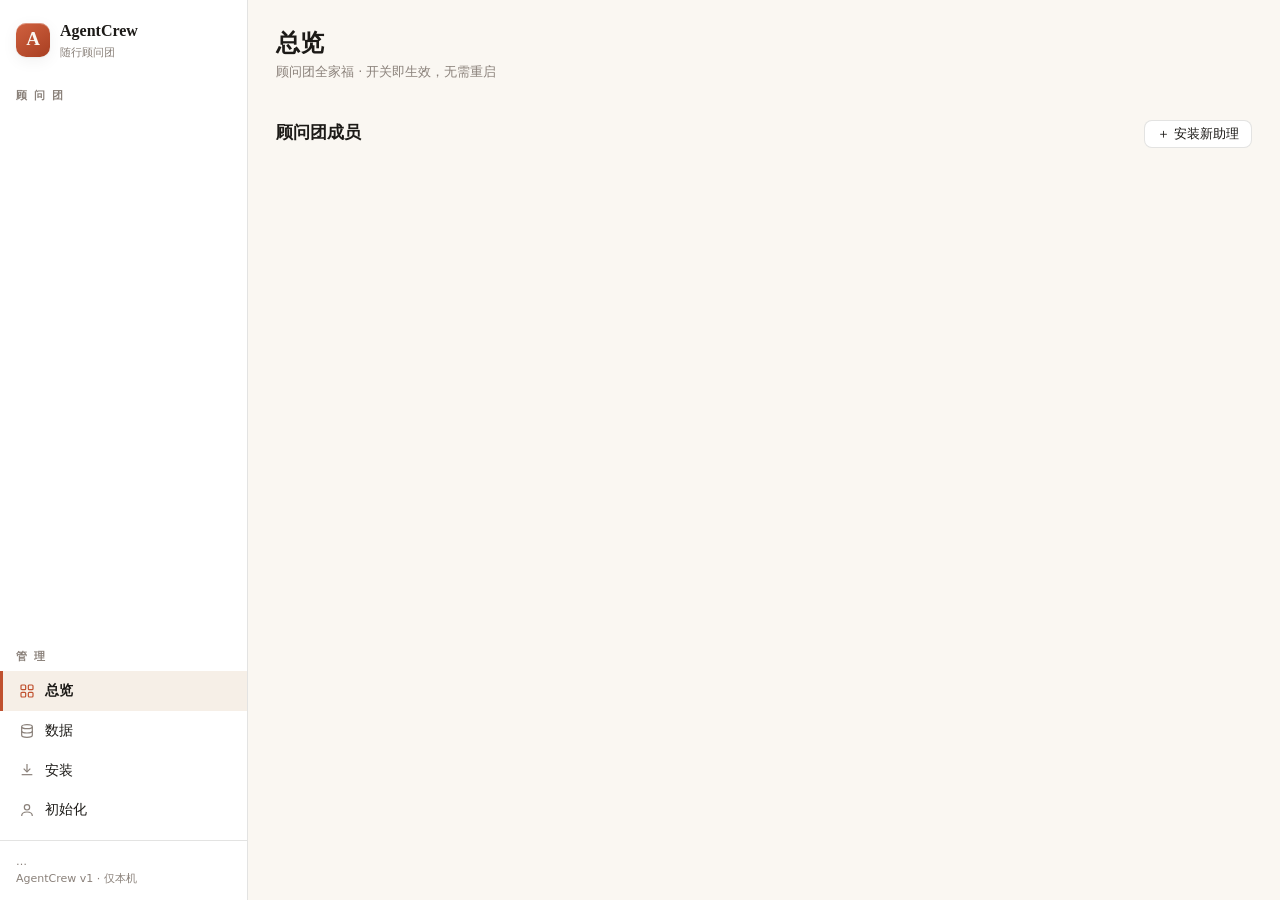
==== 04-panel/index.html @ 29b2aad6 "AgentCrew v0.1.0 — 随行顾问团：联邦式个人助理框架（总管章程/顾问范式/存档架构/管家面板/健身顾问）" ====
<!DOCTYPE html>
<html lang="zh-CN">
<head>
<meta charset="UTF-8">
<meta name="viewport" content="width=device-width, initial-scale=1.0">
<title>AgentCrew · 随行顾问团</title>
<link rel="stylesheet" href="skin/butler.css">
</head>
<body>
<div class="app">

  <aside class="sidebar">
    <div class="brand">
      <div class="mark">A</div>
      <div>
        <div class="name">AgentCrew</div>
        <div class="sub">随行顾问团</div>
      </div>
    </div>

    <div class="side-sec">顾 问 团</div>
    <div class="side-agents" id="sideAgents"></div>

    <div class="side-sec">管 理</div>
    <nav class="side-nav" id="sideNav">
      <div class="side-item" data-view="overview">
        <svg viewBox="0 0 24 24" fill="none" stroke-width="1.8"><rect x="3" y="3" width="7" height="7" rx="1.5"/><rect x="14" y="3" width="7" height="7" rx="1.5"/><rect x="3" y="14" width="7" height="7" rx="1.5"/><rect x="14" y="14" width="7" height="7" rx="1.5"/></svg>
        总览
      </div>
      <div class="side-item" data-view="data">
        <svg viewBox="0 0 24 24" fill="none" stroke-width="1.8"><ellipse cx="12" cy="5.5" rx="8" ry="3"/><path d="M4 5.5v13c0 1.7 3.6 3 8 3s8-1.3 8-3v-13"/><path d="M4 12c0 1.7 3.6 3 8 3s8-1.3 8-3"/></svg>
        数据
      </div>
      <div class="side-item" data-view="install">
        <svg viewBox="0 0 24 24" fill="none" stroke-width="1.8"><path d="M12 3v12"/><path d="M7 10l5 5 5-5"/><path d="M4 19h16"/></svg>
        安装
      </div>
      <div class="side-item" data-view="onboarding">
        <svg viewBox="0 0 24 24" fill="none" stroke-width="1.8"><circle cx="12" cy="8" r="4"/><path d="M4 21c0-4 3.6-6 8-6s8 2 8 6"/></svg>
        初始化
      </div>
    </nav>

    <div class="side-foot">
      <span id="footState">…</span><br>AgentCrew v1 · 仅本机
    </div>
  </aside>

  <main class="main">
    <div id="viewOverview" class="view">
      <div class="topbar">
        <div><h2>总览</h2><div class="sub">顾问团全家福 · 开关即生效，无需重启</div></div>
      </div>

      <div id="onboardTip" class="bh-panel" style="display:none;border-left:3px solid var(--bh-warn)">
        <h2 style="color:var(--bh-warn)">还没完成初始化</h2>
        <p class="bh-muted">总管在建档前只做引导不办正事。去 <a href="#onboarding">初始化页</a> 填表单，或在 IM 里跟总管聊着建档。</p>
      </div>

      <div id="saveAlert" class="bh-panel" style="display:none;border-left:3px solid var(--bh-bad);background:#F9EAE5">
        <h2 style="color:var(--bh-bad)">存档告警：增量数据散落程序区</h2>
        <p class="bh-muted" style="font-size:12.5px" id="saveAlertDetail"></p>
        <button onclick="fixSave()">一键归档（migrate_save）</button>
      </div>

      <div class="stats" id="stats"></div>

      <div class="topbar" style="margin-top:6px">
        <div><h2 style="font-size:17px">顾问团成员</h2></div>
        <button onclick="nav('install')">＋ 安装新助理</button>
      </div>
      <div class="wall" id="wall"></div>
    </div>

    <div id="viewData" class="view" style="display:none">
      <div class="topbar">
        <div><h2>数据</h2><div class="sub">只读浏览 · 导出 CSV · 删除=移入该助理 data\trash 可恢复</div></div>
      </div>
      <div class="bh-panel">
        <select id="dAgent" onchange="loadTables()"></select>
        <select id="dTable" style="margin-left:10px" onchange="loadRows()"></select>
        <button style="margin-left:10px" onclick="loadRows()">查看</button>
        <a id="csvlink" style="margin-left:10px" href="#">导出 CSV</a>
        <span class="bh-muted" style="margin-left:10px" id="dMeta"></span>
      </div>
      <div class="bh-panel">
        <table class="bh-table" id="dRows"><thead></thead><tbody></tbody></table>
      </div>
    </div>

    <div id="viewInstall" class="view" style="display:none">
      <div class="topbar">
        <div><h2>安装</h2><div class="sub">先预览档案、你确认后才收编；放归=移出收编区回 lite 独立模式</div></div>
      </div>

      <div class="bh-panel" style="border-left:3px solid var(--bh-accent)">
        <h2 style="color:var(--bh-accent)">从模板新建（最快路径）</h2>
        <div style="display:flex;gap:10px;flex-wrap:wrap">
          <input type="text" id="nid" placeholder="id：作者.名字（如 demo.reading）" style="flex:1;min-width:200px">
          <input type="text" id="nname" placeholder="助理名字（如 读书助理）" style="flex:1;min-width:140px">
        </div>
        <input type="text" id="ndesc" placeholder="一句话描述它帮主人管什么" style="width:100%;margin-top:10px">
        <button onclick="createFromTemplate()" style="margin-top:10px">生成并收编</button>
      </div>

      <div class="bh-panel">
        <h2>来源 A · 上传 zip 包</h2>
        <input type="file" id="zipfile" accept=".zip">
      </div>
      <div class="bh-panel">
        <h2>来源 B · 本地文件夹</h2>
        <input type="text" id="fpath" placeholder="例如 D:\Downloads\some-agent" style="width:60%">
      </div>
      <div class="bh-panel">
        <h2>来源 C · git 仓库地址</h2>
        <input type="text" id="gurl" placeholder="https://github.com/xxx/some-agent" style="width:60%">
        <p class="bh-muted">预览阶段只读档案不运行任何包内代码；确认收编后才会执行工具自检。</p>
      </div>
      <div class="bh-panel">
        <button onclick="doPreview()">生成预览</button>
      </div>
      <div class="bh-panel" id="previewBox" style="display:none">
        <h2>预览</h2>
        <table class="bh-table" id="ptable"></table>
        <div id="pwarn" class="bh-warn" style="margin-top:10px"></div>
        <button onclick="doConfirm()" style="margin-top:10px">确认收编</button>
      </div>
      <div class="bh-panel">
        <h2>已收编 · 放归管理</h2>
        <table class="bh-table" id="iList"><thead><tr><th>id</th><th>名称</th><th>状态</th><th></th></tr></thead><tbody></tbody></table>
      </div>
    </div>

    <div id="viewOnboarding" class="view" style="display:none">
      <div class="topbar">
        <div><h2>初始化</h2><div class="sub">和 IM 两轮聊天殊途同归：都写同一份 01-master\profile.json</div></div>
      </div>
      <div class="bh-panel">
        <h2>必填</h2>
        <table class="bh-table">
          <tr><th>怎么称呼你</th><td><input id="f_name" placeholder="昵称即可"></td></tr>
          <tr><th>给管家起个名</th><td><input id="f_butler" placeholder="可选，缺省就叫「总管」"></td></tr>
          <tr><th>语言风格</th><td>
            <select id="f_persona" onchange="personaCustom()">
              <option value="伙伴">A 轻松伙伴（像朋友聊天，默认）</option>
              <option value="英式管家">B 英式老管家（称「主人」，克制周全）</option>
              <option value="中式总管">C 中式大总管（称「您」，稳重干练）</option>
              <option value="自定义">自定义——按我说的来</option>
            </select><br>
            <input id="f_persona_custom" placeholder="比如：叫我老板，说话短一点，少用表情" style="width:70%;margin-top:6px;display:none">
          </td></tr>
          <tr><th>定时消息可推送时段</th><td>
            <select id="f_window" onchange="windowCustom()">
              <option value="08:00-22:00|workday">A 早8点 – 晚10点（默认）</option>
              <option value="09:00-20:00|early">B 早9点 – 晚8点</option>
              <option value="all_day|all_day">C 全天随时</option>
              <option value="custom|custom">自定义时段</option>
            </select><br>
            <input id="f_window_custom" placeholder="如 08:30-23:00" style="width:40%;margin-top:6px;display:none">
          </td></tr>
          <tr><th>启用哪些顾问</th><td id="f_agents">（加载中…）</td></tr>
        </table>
      </div>
      <div class="bh-panel">
        <h2>选填</h2>
        <table class="bh-table">
          <tr><th>额外勿扰</th><td><input id="f_dnd_extra" placeholder="如 12:00-14:00（多个用逗号隔开），可留空"></td></tr>
          <tr><th>常用 IM</th><td><input id="f_im" placeholder="微信 / Telegram / …（平时在哪说话就填哪）"></td></tr>
          <tr><th>导出格式偏好</th><td><select id="f_exp"><option value="csv">CSV</option><option value="json">JSON</option></select></td></tr>
        </table>
      </div>
      <div class="bh-panel">
        <button onclick="saveProfile()">保存档案并完成初始化</button>
        <span class="bh-muted" id="obState" style="margin-left:10px"></span>
      </div>
    </div>
  </main>

  <nav class="tabbar" id="tabbar">
    <div class="tb" data-view="overview">
      <svg viewBox="0 0 24 24" fill="none" stroke-width="1.8"><rect x="3" y="3" width="7" height="7" rx="1.5"/><rect x="14" y="3" width="7" height="7" rx="1.5"/><rect x="3" y="14" width="7" height="7" rx="1.5"/><rect x="14" y="14" width="7" height="7" rx="1.5"/></svg>
      总览
    </div>
    <div class="tb" data-view="data">
      <svg viewBox="0 0 24 24" fill="none" stroke-width="1.8"><ellipse cx="12" cy="5.5" rx="8" ry="3"/><path d="M4 5.5v13c0 1.7 3.6 3 8 3s8-1.3 8-3v-13"/><path d="M4 12c0 1.7 3.6 3 8 3s8-1.3 8-3"/></svg>
      数据
    </div>
    <div class="tb" data-view="install">
      <svg viewBox="0 0 24 24" fill="none" stroke-width="1.8"><path d="M12 3v12"/><path d="M7 10l5 5 5-5"/><path d="M4 19h16"/></svg>
      安装
    </div>
    <div class="tb" data-view="onboarding">
      <svg viewBox="0 0 24 24" fill="none" stroke-width="1.8"><circle cx="12" cy="8" r="4"/><path d="M4 21c0-4 3.6-6 8-6s8 2 8 6"/></svg>
      初始化
    </div>
  </nav>
</div>

<div id="toast" style="display:none"></div>

<script src="panel-lib.js"></script>
<script>
/* ================= 公共 ================= */
function el(id){ return document.getElementById(id); }
function esc(s){ return String(s===null||s===undefined?'':s).replace(/&/g,'&amp;').replace(/</g,'&lt;').replace(/>/g,'&gt;').replace(/"/g,'&quot;').replace(/'/g,'&#39;'); }
function toast(msg, bad){
  const t = el('toast');
  t.textContent = msg; t.style.display = 'block';
  t.style.color = bad ? 'var(--bh-bad)' : 'var(--bh-good)';
  setTimeout(()=>{ t.style.display='none'; }, 4000);
}
async function api(path, body){
  const opt = body ? {method:'POST', headers:{'Content-Type':'application/json'}, body: JSON.stringify(body)} : {};
  const r = await fetch(path, opt);
  return r.json();
}

/* ================= 路由 ================= */
function nav(view){ location.hash = '#' + view; }
window.addEventListener('hashchange', showView);
function showView(){
  const v = (location.hash || '#overview').slice(1);
  for (const s of document.querySelectorAll('.view')) s.style.display = 'none';
  const target = el('view' + v.charAt(0).toUpperCase() + v.slice(1));
  if (target) target.style.display = 'block';
  document.querySelectorAll('.side-item, .tabbar .tb').forEach(x=>
    x.classList.toggle('active', x.dataset.view === v));
}
document.querySelectorAll('.side-item, .tabbar .tb').forEach(x=>
  x.addEventListener('click', ()=>nav(x.dataset.view)));

/* ================= 状态与侧栏 ================= */
let STATE = null;
async function loadState(){
  STATE = await api('/api/state');
  renderSidebar();
  return STATE;
}
function ledClass(a){
  if (a.status === 'active') return 'led on';
  if (a.status === 'paused') return 'led paused';
  return 'led';
}
function renderSidebar(){
  el('sideAgents').innerHTML = STATE.agents.map(a=>`
    <div class="side-agent" title="${esc(a.id)}">
      <span class="${ledClass(a)}"></span>
      <span class="nm">${esc(a.name)}<small>${esc(a.status==='active'?'运行中':a.status==='paused'?'已暂停':'未登记')}</small></span>
      ${a.status!=='unregistered'?`
      <label class="sw" onclick="event.stopPropagation()">
        <input type="checkbox" ${a.status==='active'?'checked':''} onchange="toggleAgent('${esc(a.id)}', this)">
        <span class="track"><span class="knob"></span></span>
      </label>`:''}
    </div>`).join('') || '<div class="side-agent"><span class="bh-muted" style="font-size:12px">还没有助理</span></div>';
  el('footState').textContent = STATE.profile.complete
    ? '主人：' + ((STATE.profile.profile.owner||{}).name || '已建档')
    : '未初始化';
}

/* ================= 总览 ================= */
let REMINDERS = {};
async function renderOverview(){
  const w = STATE.save_watch;
  if (w && w.violations && w.violations.length) {
    el('saveAlert').style.display = 'block';
    el('saveAlertDetail').textContent = w.violations.join('；');
  } else {
    el('saveAlert').style.display = 'none';
  }
  const active = STATE.agents.filter(a=>a.status==='active').length;
  el('stats').innerHTML = [
    ['顾问团人数', STATE.agents.length],
    ['运行中', active],
    ['提醒规则', '…'],
    ['初始化', STATE.profile.complete?'完成':'待建档'],
  ].map(x=>`<div class="stat"><div class="lb">${x[0]}</div><div class="v">${x[1]}</div></div>`).join('');

  el('wall').innerHTML = STATE.agents.map(a=>`
    <div class="acard">
      <div class="hd">
        <div class="avatar ${a.status==='active'?'':'green'}"><span class="avatar-letter">${esc((a.name||'?')[0])}</span></div>
        <div class="who"><b>${esc(a.name)}</b><small>${esc(a.id)} · v${esc(a.version)}</small></div>
        ${a.status!=='unregistered'?`
        <label class="sw" title="运行 / 暂停">
          <input type="checkbox" ${a.status==='active'?'checked':''} onchange="toggleAgent('${esc(a.id)}', this)">
          <span class="track"><span class="knob"></span></span>
        </label>`:''}
      </div>
      <div class="meta"><span class="${ledClass(a)}"></span>${a.status==='active'?'运行中':esc(a.status)} · ${a.mode==='managed'?'托管':'lite'}${a.reminders_enabled===false?' · 提醒已关':''}</div>
      <div class="desc">${esc((a.domain||[]).join('；'))}</div>
      <div class="ops">
        ${a.dashboard && a.dashboard.up && a.dashboard.main
          ? `<button onclick="location.href='/jump/${encodeURIComponent(a.id)}'">打开看板</button>` : ''}
        <button onclick="gotoData('${esc(a.id)}')">数据</button>
        <span class="spacer"></span>
        <span class="bh-muted" style="font-size:11px">${(a.tables||[]).length} 张表</span>
      </div>
    </div>`).join('')
    + `<div class="ghost" onclick="nav('install')">＋ 从模板新建，或安装 zip / 文件夹 / git 地址</div>`;

  await Promise.all(STATE.agents.map(async a=>{
    try {
      const r = await fetch('/agent-file/' + encodeURIComponent(a.id) + '/manifest.json');
      const m = await r.json();
      REMINDERS[a.id] = m.reminders || [];
    } catch(e) { REMINDERS[a.id] = []; }
  }));
  const total = Object.values(REMINDERS).reduce((s,r)=>s+r.length, 0);
  const statV = el('stats').children[2].querySelector('.v');
  if (statV) statV.textContent = total;
}
async function toggleAgent(id, checkbox){
  const wantOn = checkbox.checked;
  checkbox.disabled = true;
  const r = await api('/api/agent/' + encodeURIComponent(id) + '/toggle', {});
  checkbox.disabled = false;
  if (!r.ok) { checkbox.checked = !wantOn; toast(r.error||'失败', true); return; }
  toast(id + ' → ' + (r.status==='active'?'运行中':'已暂停'));
  await loadState();
  const active = STATE.agents.filter(a=>a.status==='active').length;
  const statV = el('stats').children[1].querySelector('.v');
  if (statV) statV.textContent = active;
}
async function fixSave(){
  const r = await api('/api/save-migrate', {});
  toast(r.ok ? ('归档完成：迁移 ' + (r.moved_count??'?') + ' 项，页面即将刷新') : (r.error||'失败'), !r.ok);
  if (r.ok) setTimeout(()=>location.reload(), 1500);
}
function gotoData(id){
  nav('data');
  setTimeout(()=>{ el('dAgent').value = id; loadTables(); }, 300);
}

/* ================= 数据 ================= */
const CUR = {agent:null, table:null};
async function loadTables(){
  const id = el('dAgent').value;
  const r = await fetch('/agent-file/' + encodeURIComponent(id) + '/manifest.json');
  const m = await r.json();
  el('dTable').innerHTML = (m.tables||[]).map(t=>`<option>${esc(t.name)}</option>`).join('');
  loadRows();
}
async function loadRows(){
  CUR.agent = el('dAgent').value; CUR.table = el('dTable').value;
  const r = await api(`/api/agent/${encodeURIComponent(CUR.agent)}/table/${encodeURIComponent(CUR.table)}`);
  if (!r.ok) { toast(r.error||'读取失败', true); return; }
  const rows = r.rows.filter(x=>!x._derived);
  const keys = [];
  rows.forEach(x=>Object.keys(x).forEach(k=>{ if(!keys.includes(k)) keys.push(k); }));
  el('csvlink').href = `/api/agent/${encodeURIComponent(CUR.agent)}/export/${encodeURIComponent(CUR.table)}.csv`;
  el('dMeta').textContent = rows.length + ' 行';
  document.querySelector('#dRows thead').innerHTML = '<tr>' + keys.map(k=>`<th>${esc(k)}</th>`).join('') + '<th></th></tr>';
  document.querySelector('#dRows tbody').innerHTML = rows.slice().reverse().map(row=>
    '<tr>' + keys.map(k=>`<td>${esc(row[k])}</td>`).join('')
    + `<td><button onclick="delRow('${esc(row._id||'')}')">删</button></td></tr>`
  ).join('') || '<tr><td colspan="9" class="bh-muted">空表</td></tr>';
}
async function delRow(rowId){
  if (!rowId) { toast('该行没有 _id，去文件里删', true); return; }
  if (!confirm('删除这一条？（先移入该助理 data\\trash，可人工恢复）')) return;
  const r = await api(`/api/agent/${encodeURIComponent(CUR.agent)}/delete_row`, {table: CUR.table, row_id: rowId});
  toast(r.ok ? '已删除（进 trash）' : (r.error||'失败'), !r.ok);
  if (r.ok) loadRows();
}

/* ================= 安装 ================= */
let TOKEN = null;
async function doPreview(){
  const body = {mode:null};
  if (el('zipfile').files[0]) {
    body.mode = 'zip'; body.filename = el('zipfile').files[0].name;
    body.b64 = await new Promise(res=>{ const r=new FileReader(); r.onload=()=>res(r.result.split(',')[1]); r.readAsDataURL(el('zipfile').files[0]); });
  } else if (el('fpath').value) { body.mode='path'; body.path = el('fpath').value; }
  else if (el('gurl').value) { body.mode='git'; body.url = el('gurl').value; }
  else { toast('先填一种来源', true); return; }
  const r = await api('/api/install/preview', body);
  if (!r.ok) { toast(r.error||'预览失败', true); return; }
  TOKEN = r.token;
  const p = r.preview;
  el('ptable').innerHTML = [
    ['id', p.id], ['名称', p.name], ['版本', p.version], ['作者', p.author],
    ['说明', p.description], ['领域', (p.domain||[]).join('；')],
    ['数据表', (p.tables||[]).join('、')], ['提醒', (p.reminders||[]).join('；')],
    ['联网权限', p.net_permission ? '⚠️ 声明了联网（注意）' : '无（推荐）']
  ].map(x=>`<tr><th>${esc(x[0])}</th><td>${esc(x[1])}</td></tr>`).join('');
  const issues = [...(r.schema_problems||[]), ...(r.schema_warnings||[])];
  el('pwarn').textContent = issues.length ? ('校验提示：' + issues.join('；')) : 'schema 校验无问题';
  el('previewBox').style.display = 'block';
}
async function doConfirm(){
  if (!TOKEN) { toast('先预览', true); return; }
  const r = await api('/api/install/confirm', {token: TOKEN});
  TOKEN = null;
  toast(r.ok ? ('安装成功：' + (r.adopted||'')) : (r.error||'收编失败'), !r.ok);
  if (r.ok) setTimeout(()=>location.reload(), 1200);
}
async function createFromTemplate(){
  const id = el('nid').value.trim(), name = el('nname').value.trim(), desc = el('ndesc').value.trim();
  if (!id || !name || !desc) { toast('id / 名字 / 描述都要填', true); return; }
  const r = await api('/api/create-from-template', {id, name, description: desc});
  toast(r.ok ? ('已创建并收编：' + r.created) : (r.error || '失败'), !r.ok);
  if (r.ok) setTimeout(()=>location.reload(), 1200);
}
function renderInstallList(){
  document.querySelector('#iList tbody').innerHTML = STATE.agents.map(a=>`
    <tr><td>${esc(a.id)}</td><td>${esc(a.name)}</td><td>${esc(a.status)}</td>
    <td>${a.status!=='unregistered'?`<button onclick="rel('${esc(a.id)}')">放归</button>`:''}</td></tr>`).join('');
}
async function rel(id){
  if (!confirm(`放归 ${id}？它会移出收编区（到仓库同级 _standalone），回 lite 独立模式，数据随它走。`)) return;
  const r = await api('/api/release', {id});
  toast(r.ok ? '已放归' : (r.error||'失败'), !r.ok);
  if (r.ok) setTimeout(()=>location.reload(), 1000);
}

/* ================= 初始化 ================= */
function personaCustom(){
  el('f_persona_custom').style.display = el('f_persona').value === '自定义' ? 'block' : 'none';
}
function windowCustom(){
  el('f_window_custom').style.display = el('f_window').value.split('|')[1] === 'custom' ? 'block' : 'none';
}
function renderAgentCheckboxes(){
  el('f_agents').innerHTML = (STATE.agents||[]).map(a=>`
    <label style="margin-right:14px;font-size:13px">
      <input type="checkbox" value="${esc(a.id)}" checked> ${esc(a.name)}
    </label>`).join('') || '<span class="bh-muted">当前没有顾问</span>';
}
async function initOnboarding(){
  renderAgentCheckboxes();
  if (STATE.profile.exists) {
    const p = STATE.profile.profile || {};
    el('f_name').value = (p.owner||{}).name || '';
    el('f_butler').value = (p.owner||{}).butler_name || '';
    el('f_im').value = (p.owner||{}).im_channel || '';
    const persona = p.persona || '伙伴';
    el('f_persona').value = ['伙伴','英式管家','中式总管'].includes(persona) ? persona : '自定义';
    if (el('f_persona').value === '自定义') {
      el('f_persona_custom').style.display = 'block';
      el('f_persona_custom').value = p.persona_custom || '';
    }
    const n = p.notifications || {};
    const preset = n.window_preset || 'workday';
    const map = {workday:'08:00-22:00|workday', early:'09:00-20:00|early', all_day:'all_day|all_day'};
    el('f_window').value = map[preset] || 'custom|custom';
    if (el('f_window').value === 'custom|custom') {
      el('f_window_custom').style.display = 'block';
      el('f_window_custom').value = n.window || '';
    }
    el('f_dnd_extra').value = (n.dnd_extra||[]).join(', ');
    el('f_exp').value = p.export_format || 'csv';
    el('obState').textContent = STATE.profile.complete ? '已完成初始化（再次保存即更新档案）' : '档案存在但未完成';
  } else {
    el('obState').textContent = '尚未建档';
  }
}
async function saveProfile(){
  const name = el('f_name').value.trim();
  if (!name) { toast('总得告诉我怎么称呼你吧', true); return; }
  const persona = el('f_persona').value;
  if (persona === '自定义' && !el('f_persona_custom').value.trim()) {
    toast('自定义风格得说说你要什么样的', true); return;
  }
  const [win, preset] = el('f_window').value.split('|');
  let window = win;
  if (preset === 'custom') {
    window = el('f_window_custom').value.trim();
    if (!/^([01]\d|2[0-3]):[0-5]\d\s*[-–~至到]\s*([01]\d|2[0-3]):[0-5]\d$/.test(window)
        && window !== 'all_day') {
      toast('时段格式：HH:MM-HH:MM（如 08:30-23:00）', true); return;
    }
  }
  const dnd = el('f_dnd_extra').value.trim()
    ? el('f_dnd_extra').value.split(/[,，]/).map(s=>s.trim()).filter(Boolean) : [];
  const agents = [...el('f_agents').querySelectorAll('input:checked')].map(x=>x.value);
  const profile = {
    owner: {
      name,
      butler_name: el('f_butler').value.trim() || '总管',
      timezone: 'Asia/Shanghai',
      im_channel: el('f_im').value.trim() || ''
    },
    persona: persona === '自定义' ? '自定义' : persona,
    persona_custom: persona === '自定义' ? el('f_persona_custom').value.trim() : '',
    notifications: { window, window_preset: preset, dnd_extra: dnd, on_violation: 'confirm' },
    agents_enabled: agents,
    export_format: el('f_exp').value,
    created_at: new Date().toISOString(),
    onboarding_complete: true
  };
  const r = await api('/api/profile', {profile});
  toast(r.ok ? '档案已保存，总管正式上岗！' : (r.error||'保存失败'), !r.ok);
}

/* ================= 启动 ================= */
(async function boot(){
  showView();
  await loadState();
  el('dAgent').innerHTML = STATE.agents.map(a=>`<option value="${esc(a.id)}">${esc(a.name)}（${esc(a.id)}）</option>`).join('');
  el('dAgent').onchange = loadTables;
  if (STATE.agents.length) loadTables();
  await renderOverview();
  renderInstallList();
  initOnboarding();
})();
</script>
</body>
</html>
---- 04-panel/skin/butler.css ----
/* AgentCrew 统一皮肤 v2 —— warm-editorial（OD design-systems/warm-editorial 适配版）。
   设计权威：02-agents/agentcrew.fitness/dashboard/DESIGN.md v2。
   浅色暖纸 · 赤陶土单强调 · 森林绿辅助 · 零外链零构建。 */

:root {
  --bh-bg: #FAF7F2;          /* 暖纸 */
  --bh-panel: #FFFFFF;       /* 白卡片 */
  --bh-card: #FFFFFF;
  --bh-line: rgba(28, 26, 23, .12);
  --bh-text: #1C1A17;        /* 暖近黑 */
  --bh-muted: #8A817A;
  --bh-accent: #C0512F;      /* 赤陶土 */
  --bh-accent-2: #2F5B4F;    /* 森林绿 */
  --bh-good: #2F5B4F;
  --bh-warn: #B08968;
  --bh-bad: #A63D2F;
  --bh-radius: 16px;
}

* { box-sizing: border-box; }

body {
  margin: 0;
  background: var(--bh-bg);
  color: var(--bh-text);
  font-family: "Segoe UI", "Microsoft YaHei", "PingFang SC", system-ui, sans-serif;
  line-height: 1.6;
  font-variant-numeric: tabular-nums;
}

/* 页头 */
.bh-header {
  display: flex; justify-content: space-between; align-items: center;
  padding: 22px 28px; border-bottom: 1px solid var(--bh-line);
  background: var(--bh-card);
}
.bh-header h1 { margin: 0; font-size: 22px; font-weight: 700; letter-spacing: .5px;
  font-family: Georgia, "Times New Roman", "Songti SC", serif; }
.bh-sub { margin: 4px 0 0; color: var(--bh-muted); font-size: 13px; }
.bh-badge {
  padding: 4px 12px; border: 1px solid var(--bh-accent); color: var(--bh-accent);
  border-radius: 999px; font-size: 12px; white-space: nowrap; text-decoration: none;
}
nav .bh-badge { margin-left: 8px; }
nav a.bh-badge:hover { background: var(--bh-accent); color: #fff; }

/* 主区 */
.bh-main { max-width: 1080px; margin: 0 auto; padding: 24px 20px 60px; }
.bh-panel {
  background: var(--bh-panel); border: 1px solid rgba(47, 91, 79, .08);
  border-radius: var(--bh-radius); padding: 18px 20px; margin-top: 16px;
}
.bh-panel h2 { margin: 0 0 12px; font-size: 14px; color: var(--bh-accent-2); font-weight: 600; }

/* 卡片 */
.bh-cards { display: grid; grid-template-columns: repeat(auto-fill, minmax(150px, 1fr)); gap: 14px; }
.bh-card {
  background: var(--bh-card); border: 1px solid var(--bh-line);
  border-radius: var(--bh-radius); padding: 16px; text-align: center;
}
.bh-card-num { font-size: 30px; font-weight: 700; color: var(--bh-accent);
  font-family: Georgia, "Times New Roman", serif; }
.bh-card-label { color: var(--bh-muted); font-size: 13px; margin-top: 4px; }

/* 表格 */
.bh-table { width: 100%; border-collapse: collapse; font-size: 13px; }
.bh-table th {
  text-align: left; color: var(--bh-muted); font-weight: 600;
  padding: 8px 10px; border-bottom: 1px solid var(--bh-line); white-space: nowrap;
}
.bh-table td { padding: 8px 10px; border-bottom: 1px solid rgba(28, 26, 23, .06); }
.bh-table tr:last-child td { border-bottom: none; }

.bh-muted { color: var(--bh-muted); }
.bh-good { color: var(--bh-good); }
.bh-warn { color: var(--bh-warn); }
.bh-bad  { color: var(--bh-bad); }
code {
  background: #F3EEE6; border: 1px solid var(--bh-line);
  border-radius: 6px; padding: 1px 6px; font-size: 12px;
}
a { color: var(--bh-accent); }
button {
  background: var(--bh-card); border: 1px solid var(--bh-line); color: var(--bh-text);
  border-radius: 8px; padding: 4px 12px; cursor: pointer; font-size: 13px;
}
button:hover { border-color: var(--bh-accent); color: var(--bh-accent); }

/* ============================================================
   APP SHELL v2 —— 面板专用（现代应用壳 + 拟物控件）
   层次：暖纸底 → 白侧栏/主区 → 白卡片 → 控件浮起
   ============================================================ */
:root {
  --bh-shadow-1: 0 1px 2px rgba(28,26,23,.05), 0 4px 16px rgba(28,26,23,.06);
  --bh-shadow-2: 0 2px 4px rgba(28,26,23,.06), 0 12px 32px rgba(28,26,23,.10);
  --bh-inset: inset 0 1px 3px rgba(28,26,23,.08);
}

/* ---- 应用骨架 ---- */
.app { display: flex; min-height: 100vh; }
.sidebar {
  width: 248px; flex: 0 0 248px; background: var(--bh-card);
  border-right: 1px solid var(--bh-line); display: flex; flex-direction: column;
  position: sticky; top: 0; height: 100vh; overflow-y: auto;
}
.brand { display: flex; align-items: center; gap: 10px; padding: 18px 16px 14px; }
.brand .mark {
  width: 34px; height: 34px; border-radius: 10px; flex: 0 0 34px;
  background: linear-gradient(145deg, #D0613F, #A83F22);
  color: #FAF7F2; font-family: Georgia, serif; font-size: 19px; font-weight: 700;
  display: flex; align-items: center; justify-content: center;
  box-shadow: var(--bh-shadow-1), inset 0 1px 0 rgba(255,255,255,.35);
}
.brand .name { font-family: Georgia, "Songti SC", serif; font-size: 16px; font-weight: 700; }
.brand .sub { color: var(--bh-muted); font-size: 11px; margin-top: 0; }

.side-sec {
  padding: 12px 16px 6px; color: var(--bh-muted); font-size: 11px;
  letter-spacing: 1.5px; font-weight: 600;
}
.side-agents { flex: 1 0 auto; overflow-y: auto; padding-bottom: 6px; }
.side-agent {
  display: flex; align-items: center; gap: 9px; padding: 8px 12px 8px 16px;
  cursor: pointer; border-left: 3px solid transparent;
}
.side-agent:hover { background: #F3EEE6; }
.side-agent.active { background: #F6EFE7; border-left-color: var(--bh-accent); }
.side-agent .nm { flex: 1; font-size: 13px; overflow: hidden; text-overflow: ellipsis; white-space: nowrap; }
.side-agent .nm small { display: block; color: var(--bh-muted); font-size: 10.5px; }

.side-nav { padding-bottom: 10px; }
.side-item {
  display: flex; align-items: center; gap: 10px; padding: 9px 16px;
  font-size: 13.5px; cursor: pointer; border-left: 3px solid transparent; color: var(--bh-text);
}
.side-item svg { width: 16px; height: 16px; stroke: var(--bh-muted); }
.side-item:hover { background: #F3EEE6; }
.side-item.active { background: #F6EFE7; border-left-color: var(--bh-accent); font-weight: 600; }
.side-item.active svg { stroke: var(--bh-accent); }
.side-foot { padding: 12px 16px; border-top: 1px solid var(--bh-line); color: var(--bh-muted); font-size: 11px; }

.main { flex: 1; min-width: 0; padding: 24px 28px 56px; }
.topbar { display: flex; justify-content: space-between; align-items: baseline; margin-bottom: 18px; }
.topbar h2 { margin: 0; font-family: Georgia, "Songti SC", serif; font-size: 24px; font-weight: 700; }
.topbar .sub { color: var(--bh-muted); font-size: 13px; }

/* ---- 拟物：状态灯 ---- */
.led {
  width: 9px; height: 9px; border-radius: 50%; flex: 0 0 9px;
  background: #C9C2B8; box-shadow: inset 0 1px 1px rgba(0,0,0,.18);
}
.led.on { background: radial-gradient(circle at 35% 30%, #8FCF9B, #2F5B4F 70%);
  box-shadow: 0 0 6px rgba(47,91,79,.55), inset 0 1px 1px rgba(255,255,255,.5); }
.led.paused { background: radial-gradient(circle at 35% 30%, #E8C9A0, #B08968 70%);
  box-shadow: 0 0 5px rgba(176,137,104,.5), inset 0 1px 1px rgba(255,255,255,.5); }

/* ---- 拟物：电源拨杆开关 ---- */
.sw { position: relative; display: inline-block; flex: 0 0 auto; cursor: pointer; }
.sw input { position: absolute; opacity: 0; width: 0; height: 0; }
.sw .track {
  display: block; width: 46px; height: 26px; border-radius: 999px;
  background: #DDD6CB; box-shadow: var(--bh-inset);
  transition: background .18s ease;
}
.sw .knob {
  position: absolute; top: 2px; left: 2px; width: 22px; height: 22px; border-radius: 50%;
  background: linear-gradient(180deg, #FFFFFF, #F0EBE2);
  box-shadow: 0 1px 2px rgba(28,26,23,.25), 0 3px 6px rgba(28,26,23,.12);
  transition: transform .18s cubic-bezier(.34,1.4,.64,1);
  display: flex; align-items: center; justify-content: center;
}
.sw .knob::after { content: ""; width: 8px; height: 8px; border-radius: 50%;
  background: #C9C2B8; box-shadow: inset 0 1px 1px rgba(0,0,0,.15); transition: background .18s; }
.sw input:checked + .track { background: linear-gradient(180deg, #3C6B5C, #2F5B4F);
  box-shadow: var(--bh-inset), inset 0 0 6px rgba(255,255,255,.15); }
.sw input:checked + .track .knob { transform: translateX(20px); }
.sw input:checked + .track .knob::after { background: #D8EFE2;
  box-shadow: 0 0 4px rgba(216,239,226,.9); }
.sw:active .knob { width: 25px; }
.sw input:checked:active + .track .knob { transform: translateX(17px); }

/* ---- 助理卡片墙 ---- */
.wall { display: grid; grid-template-columns: repeat(auto-fill, minmax(270px, 1fr)); gap: 16px; }
.acard {
  background: var(--bh-card); border: 1px solid var(--bh-line); border-radius: var(--bh-radius);
  box-shadow: var(--bh-shadow-1); padding: 16px 18px;
  display: flex; flex-direction: column; gap: 10px;
  transition: transform .15s ease, box-shadow .15s ease;
}
.acard:hover { transform: translateY(-2px); box-shadow: var(--bh-shadow-2); }
.acard .hd { display: flex; align-items: center; gap: 10px; }
.acard .avatar {
  width: 38px; height: 38px; border-radius: 12px; flex: 0 0 38px;
  display: flex; align-items: center; justify-content: center;
  font-family: Georgia, serif; font-size: 17px; font-weight: 700; color: #FAF7F2;
  background: linear-gradient(145deg, #D0613F, #A83F22);
  box-shadow: inset 0 1px 0 rgba(255,255,255,.35);
}
.acard .avatar.green { background: linear-gradient(145deg, #3C6B5C, #2F5B4F); }
.acard .avatar .avatar-letter { line-height: 1; }
.acard .hd .who { flex: 1; min-width: 0; }
.acard .hd .who b { font-size: 15px; }
.acard .hd .who small { display: block; color: var(--bh-muted); font-size: 11px; }
.acard .meta { display: flex; align-items: center; gap: 6px; font-size: 12px; color: var(--bh-muted); }
.acard .desc { font-size: 12.5px; color: var(--bh-text); opacity: .82;
  display: -webkit-box; -webkit-line-clamp: 2; -webkit-box-orient: vertical; overflow: hidden; }
.acard .ops { display: flex; gap: 8px; align-items: center; margin-top: 2px; }
.acard .ops button { font-size: 12px; padding: 4px 10px; }
.acard .ops .spacer { flex: 1; }

/* 统计条 */
.stats { display: grid; grid-template-columns: repeat(4, 1fr); gap: 14px; margin-bottom: 18px; }
@media(max-width: 860px){ .stats { grid-template-columns: repeat(2, 1fr); } }
.stat { background: var(--bh-card); border: 1px solid var(--bh-line);
  border-radius: var(--bh-radius); box-shadow: var(--bh-shadow-1); padding: 14px 18px; }
.stat .lb { color: var(--bh-muted); font-size: 12px; }
.stat .v { font-family: Georgia, serif; font-size: 28px; font-weight: 700; margin-top: 2px; }

/* 空状态 */
.ghost { border: 1.5px dashed var(--bh-line); border-radius: var(--bh-radius);
  padding: 26px; text-align: center; color: var(--bh-muted); font-size: 13px; cursor: pointer; }
.ghost:hover { border-color: var(--bh-accent); color: var(--bh-accent); }

/* 通知浮条 */
#toast { position: fixed; right: 20px; bottom: 20px; z-index: 50;
  background: var(--bh-card); border: 1px solid var(--bh-line); border-radius: 12px;
  box-shadow: var(--bh-shadow-2); padding: 10px 16px; font-size: 13px; }
@media(max-width: 900px){ .sidebar { display: none; } }

/* ============================================================
   MOBILE —— <900px：侧栏退场，底部标签栏登场
   ============================================================ */
.tabbar { display: none; }
@media(max-width: 900px) {
  .sidebar { display: none; }
  .app { display: block; }
  .main { padding: 16px 14px calc(70px + env(safe-area-inset-bottom, 0px)); }
  .topbar h2 { font-size: 20px; }

  /* 底部标签栏（主流移动 App 模式） */
  .tabbar {
    display: flex; position: fixed; left: 0; right: 0; bottom: 0; z-index: 40;
    background: var(--bh-card); border-top: 1px solid var(--bh-line);
    padding-bottom: env(safe-area-inset-bottom, 0px);
    box-shadow: 0 -4px 16px rgba(28,26,23,.06);
  }
  .tabbar .tb {
    flex: 1; display: flex; flex-direction: column; align-items: center; gap: 2px;
    padding: 8px 0 6px; cursor: pointer; color: var(--bh-muted); font-size: 11px;
  }
  .tabbar .tb svg { width: 22px; height: 22px; stroke: var(--bh-muted); }
  .tabbar .tb.active { color: var(--bh-accent); font-weight: 600; }
  .tabbar .tb.active svg { stroke: var(--bh-accent); }

  .bh-header { padding: 14px 16px; }
  .bh-header h1 { font-size: 18px; }
  .bh-main { padding: 14px 12px 48px; }
  .bh-panel { padding: 14px; overflow-x: auto; }
  .bh-table { min-width: 520px; }  /* 窄屏表格横向滑动，不挤压 */
  .bh-cards { grid-template-columns: repeat(2, 1fr); gap: 10px; }
}

/* ---- 移动端周报 tightening（weekly.html 同源变量）---- */
@media(max-width: 720px) {
  .page { padding: 20px 14px 48px; }
  .rep-title { font-size: 24px; }
  .kpi .num { font-size: 26px; }
  .kpis { gap: 10px; }
  .grid2 { gap: 10px; }
  .bars { gap: 6px; }
}
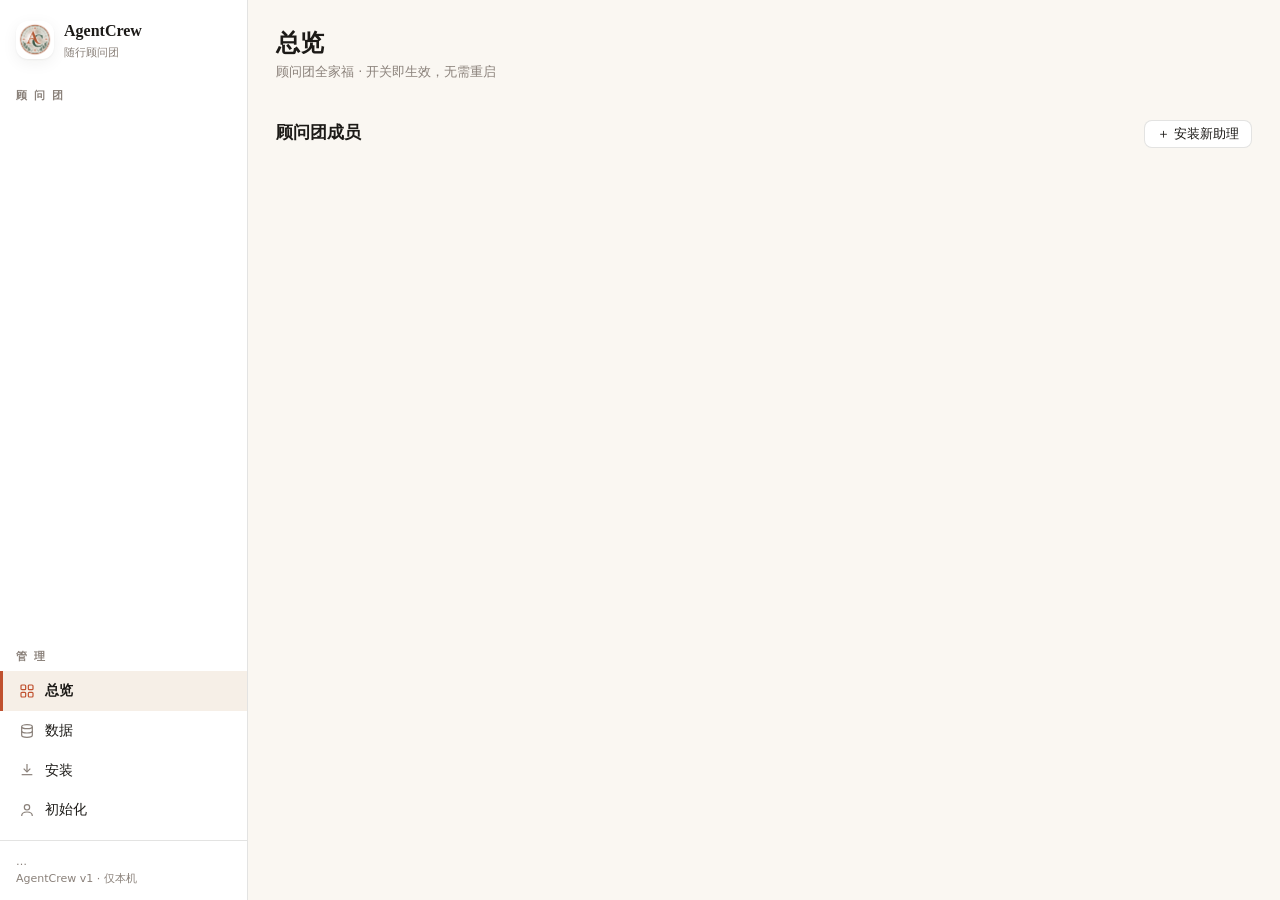
==== commit 30bc3820: "readme: 卖点重写(用户画像定位:引擎vs整车对比表) + logo上岗(面板/看板/favicon) + 更新计划表(健身v1内置/理财v0.2) + 去游戏化措辞" ====
--- a/04-panel/index.html
+++ b/04-panel/index.html
@@ -4,6 +4,7 @@
 <meta charset="UTF-8">
 <meta name="viewport" content="width=device-width, initial-scale=1.0">
 <title>AgentCrew · 随行顾问团</title>
+<link rel="icon" type="image/png" href="/docs/images/logo.png">
 <link rel="stylesheet" href="skin/butler.css">
 </head>
 <body>
@@ -11,7 +12,7 @@
 
   <aside class="sidebar">
     <div class="brand">
-      <div class="mark">A</div>
+      <div class="mark"><img src="/docs/images/logo.png" alt="AgentCrew"></div>
       <div>
         <div class="name">AgentCrew</div>
         <div class="sub">随行顾问团</div>
--- a/04-panel/skin/butler.css
+++ b/04-panel/skin/butler.css
@@ -105,12 +105,10 @@
 }
 .brand { display: flex; align-items: center; gap: 10px; padding: 18px 16px 14px; }
 .brand .mark {
-  width: 34px; height: 34px; border-radius: 10px; flex: 0 0 34px;
-  background: linear-gradient(145deg, #D0613F, #A83F22);
-  color: #FAF7F2; font-family: Georgia, serif; font-size: 19px; font-weight: 700;
-  display: flex; align-items: center; justify-content: center;
-  box-shadow: var(--bh-shadow-1), inset 0 1px 0 rgba(255,255,255,.35);
-}
+  width: 38px; height: 38px; border-radius: 12px; flex: 0 0 38px;
+  overflow: hidden; box-shadow: var(--bh-shadow-1);
+}
+.brand .mark img { width: 100%; height: 100%; object-fit: cover; display: block; }
 .brand .name { font-family: Georgia, "Songti SC", serif; font-size: 16px; font-weight: 700; }
 .brand .sub { color: var(--bh-muted); font-size: 11px; margin-top: 0; }
 
@@ -269,3 +267,7 @@
   .grid2 { gap: 10px; }
   .bars { gap: 6px; }
 }
+
+
+.bh-logo { border-radius: 12px; box-shadow: var(--bh-shadow-1); vertical-align: middle; margin-right: 10px; }
+
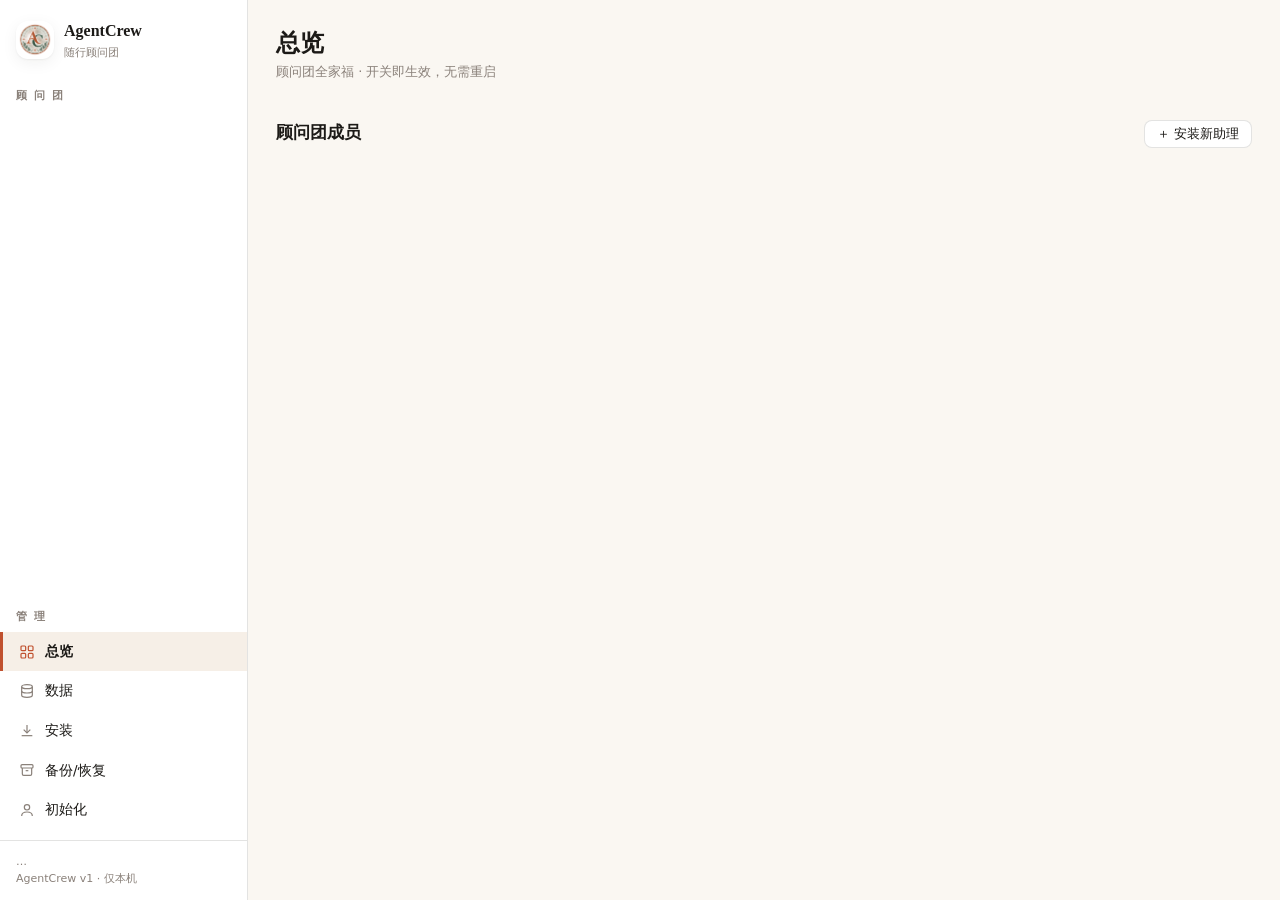
==== commit 2603d8b2: "v0.3: 存档单文件导出/导入(.sav式一键搬家) —— save.py export/import(.asave=zip+manifest), 四道闸(结构/zip-slip消毒/版本比对+迁移" ====
--- a/04-panel/index.html
+++ b/04-panel/index.html
@@ -36,6 +36,10 @@
         <svg viewBox="0 0 24 24" fill="none" stroke-width="1.8"><path d="M12 3v12"/><path d="M7 10l5 5 5-5"/><path d="M4 19h16"/></svg>
         安装
       </div>
+      <div class="side-item" data-view="backup">
+        <svg viewBox="0 0 24 24" fill="none" stroke-width="1.8"><rect x="3" y="4" width="18" height="5" rx="1.5"/><path d="M5 9v9a2 2 0 0 0 2 2h10a2 2 0 0 0 2-2V9"/><path d="M10 13h4"/></svg>
+        备份/恢复
+      </div>
       <div class="side-item" data-view="onboarding">
         <svg viewBox="0 0 24 24" fill="none" stroke-width="1.8"><circle cx="12" cy="8" r="4"/><path d="M4 21c0-4 3.6-6 8-6s8 2 8 6"/></svg>
         初始化
@@ -129,6 +133,47 @@
       <div class="bh-panel">
         <h2>已收编 · 放归管理</h2>
         <table class="bh-table" id="iList"><thead><tr><th>id</th><th>名称</th><th>状态</th><th></th></tr></thead><tbody></tbody></table>
+      </div>
+    </div>
+
+    <div id="viewBackup" class="view" style="display:none">
+      <div class="topbar">
+        <div><h2>备份 / 恢复</h2><div class="sub">整个存档打成一个 .asave 单文件包——备份、换机搬家、给朋友发个档</div></div>
+      </div>
+
+      <div class="bh-panel">
+        <h2>导出存档</h2>
+        <p class="bh-muted">把整个存档（主人档案 + 全部顾问数据与信箱）打包为 <code>crew-save-&lt;时间&gt;.asave</code>，落在存档上级目录。</p>
+        <button onclick="doSaveExport()" id="expBtn">一键导出</button>
+        <div id="expResult" style="display:none;margin-top:10px;font-size:13px"></div>
+      </div>
+
+      <div class="bh-panel" style="border-left:3px solid var(--bh-bad)">
+        <h2>导入存档（整档替换）</h2>
+        <p class="bh-muted">两步走：先预览检查，确认后才动手。目标存档非空时自动先备份为 <code>crew-save-auto-backup-*.asave</code>；旧版本包导入后自动阶梯迁移；全新实例无档也可直接导入。</p>
+        <p class="bh-muted">比程序新的包会被拦截（防降级安装）——确需强装请用命令行 <code>python 05-scripts/save.py import &lt;文件&gt; --force</code>，面板不提供强制口。</p>
+        <div style="display:flex;gap:10px;flex-wrap:wrap;align-items:center;margin-top:6px">
+          <input type="text" id="impPath" placeholder="包的完整路径，如 D:\Backups\crew-save-20260926-080000.asave" style="flex:1;min-width:260px">
+          <span class="bh-muted">或</span>
+          <input type="file" id="impFile" accept=".asave,.zip">
+        </div>
+        <div style="margin-top:10px">
+          <button onclick="doSavePreview()" id="impPreviewBtn">预览检查</button>
+        </div>
+        <div id="impPreviewBox" style="display:none;margin-top:12px">
+          <table class="bh-table" id="impTable"></table>
+          <div id="impWarn" style="margin-top:10px;font-size:13px"></div>
+          <div style="margin-top:10px;border:1.5px solid var(--bh-bad);border-radius:10px;padding:10px 12px;color:var(--bh-bad);font-size:13px">
+            ⚠️ 导入将<b>整档替换</b>当前存档（旧档自动备份）。lite 独立助理自带的 _save 不在实例包内，搬家请单独拷贝它的 _save。
+            <label style="display:block;margin-top:8px;color:var(--bh-text);font-weight:normal">
+              <input type="checkbox" id="impAck" onchange="el('impConfirmBtn').disabled=!this.checked">
+              我已了解：导入会替换当前全部存档
+            </label>
+          </div>
+          <button onclick="doSaveConfirm()" id="impConfirmBtn" disabled style="margin-top:10px">确认导入</button>
+        </div>
+        <div id="impResult" style="display:none;margin-top:10px;font-size:13px"></div>
+        <p class="bh-muted" style="margin-top:8px;font-size:12px">导入前建议先在「总览」页暂停各助理；导入瞬间数据页可能短暂打不开，属正常。</p>
       </div>
     </div>
 
@@ -190,6 +235,10 @@
       <svg viewBox="0 0 24 24" fill="none" stroke-width="1.8"><path d="M12 3v12"/><path d="M7 10l5 5 5-5"/><path d="M4 19h16"/></svg>
       安装
     </div>
+    <div class="tb" data-view="backup">
+      <svg viewBox="0 0 24 24" fill="none" stroke-width="1.8"><rect x="3" y="4" width="18" height="5" rx="1.5"/><path d="M5 9v9a2 2 0 0 0 2 2h10a2 2 0 0 0 2-2V9"/><path d="M10 13h4"/></svg>
+      备份
+    </div>
     <div class="tb" data-view="onboarding">
       <svg viewBox="0 0 24 24" fill="none" stroke-width="1.8"><circle cx="12" cy="8" r="4"/><path d="M4 21c0-4 3.6-6 8-6s8 2 8 6"/></svg>
       初始化
@@ -209,6 +258,12 @@
   t.textContent = msg; t.style.display = 'block';
   t.style.color = bad ? 'var(--bh-bad)' : 'var(--bh-good)';
   setTimeout(()=>{ t.style.display='none'; }, 4000);
+}
+function fmtSize(n){
+  if (n === null || n === undefined) return '？';
+  if (n < 1024) return n + ' B';
+  if (n < 1048576) return (n/1024).toFixed(1) + ' KB';
+  return (n/1048576).toFixed(2) + ' MB';
 }
 async function api(path, body){
   const opt = body ? {method:'POST', headers:{'Content-Type':'application/json'}, body: JSON.stringify(body)} : {};
@@ -412,6 +467,92 @@
   const r = await api('/api/release', {id});
   toast(r.ok ? '已放归' : (r.error||'失败'), !r.ok);
   if (r.ok) setTimeout(()=>location.reload(), 1000);
+}
+
+/* ================= 备份/恢复 ================= */
+/* 双层两步确认：服务端一次性 token + sha256 复验是真防线；下面的勾选框只是表达层。 */
+let IMP_TOKEN = null;
+async function doSaveExport(){
+  const btn = el('expBtn');
+  btn.disabled = true;
+  const r = await api('/api/save-export', {});
+  btn.disabled = false;
+  const box = el('expResult');
+  box.style.display = 'block';
+  if (r.ok) {
+    box.innerHTML = '✅ 已导出：<code>' + esc(r.file) + '</code>（' + (r.entries ?? '？') + ' 个条目 / ' + fmtSize(r.bytes) + '）'
+      + '<br><span class="bh-bad">⚠️ ' + esc(r.warning || '此文件含全部个人数据，谨防外泄') + '</span>';
+    toast('导出完成');
+  } else {
+    box.innerHTML = '<span class="bh-bad">导出失败：' + esc(r.error || r.reason_code || '未知原因') + '</span>'
+      + '<br><span class="bh-muted">导出超时或失败？改用命令行 <code>python 05-scripts/save.py export</code></span>';
+    toast('导出失败', true);
+  }
+}
+async function doSavePreview(){
+  const body = {};
+  const f = el('impFile').files[0];
+  if (f) {
+    if (f.size > 48*1024*1024) { toast('文件超过 48MB，请改用本机路径输入', true); return; }
+    body.filename = f.name;
+    body.b64 = await new Promise(res=>{ const r=new FileReader(); r.onload=()=>res(r.result.split(',')[1]); r.readAsDataURL(f); });
+  } else if (el('impPath').value.trim()) {
+    body.path = el('impPath').value.trim();
+  } else { toast('先填包路径或选择文件', true); return; }
+  const btn = el('impPreviewBtn');
+  btn.disabled = true;
+  const r = await api('/api/save-import/preview', body);
+  btn.disabled = false;
+  el('impPreviewBox').style.display = 'none';
+  const res = el('impResult');
+  res.style.display = 'block';
+  if (!r.ok) {
+    if (r.reason_code === 'save_newer_than_program') {
+      res.innerHTML = '<span class="bh-bad">已拦截：此包（v' + esc(r.package_v ?? '？') + '）比程序（v' + esc(r.program_v ?? '？') + '）新，防降级安装。'
+        + '确需强装请用命令行 <code>python 05-scripts/save.py import &lt;文件&gt; --force</code>，面板不提供强制口。</span>';
+    } else {
+      res.innerHTML = '<span class="bh-bad">已拦截：' + esc(r.error || r.reason_code || '预览失败') + '</span>';
+    }
+    toast('预览未通过：' + (r.reason_code || '失败'), true);
+    return;
+  }
+  res.style.display = 'none';
+  IMP_TOKEN = r.token;
+  const p = r.preview;
+  const agentNames = Object.keys(p.agents || {});
+  el('impTable').innerHTML = [
+    ['条目数', p.entries ?? '？'],
+    ['解压体积', fmtSize(p.bytes)],
+    ['数据行合计', p.rows_total ?? '？'],
+    ['包内版本', 'v' + p.save_version],
+    ['程序版本', 'v' + p.program_save_version],
+    ['将自动迁移', (p.will_migrate||[]).length ? 'v' + p.will_migrate.join(' → v') : '无需迁移'],
+    ['自动备份', p.will_backup ? '会——' + esc(p.auto_backup_name || 'crew-save-auto-backup-*.asave') : '目标为空档，不产生备份'],
+    ['助理切片', agentNames.length ? agentNames.length + ' 家（' + agentNames.join('、') + '）' : '（包内无助理切片）'],
+  ].map(x=>`<tr><th>${esc(x[0])}</th><td>${x[1]}</td></tr>`).join('');
+  el('impWarn').innerHTML = (p.warnings||[]).map(w=>'· ' + esc(w)).join('<br>');
+  el('impAck').checked = false;
+  el('impConfirmBtn').disabled = true;
+  el('impPreviewBox').style.display = 'block';
+}
+async function doSaveConfirm(){
+  if (!IMP_TOKEN) { toast('先预览', true); return; }
+  const btn = el('impConfirmBtn');
+  btn.disabled = true;           // 请求期间禁用防双发（token 一次性天然兜底）
+  const r = await api('/api/save-import/confirm', {token: IMP_TOKEN});
+  IMP_TOKEN = null;              // 一次性：成败都销号，失败须重新预览
+  const box = el('impResult');
+  box.style.display = 'block';
+  if (r.ok) {
+    box.innerHTML = '✅ 导入完成：' + (r.imported_entries ?? '？') + ' 个条目，存档版本 v' + esc(r.save_version ?? '？')
+      + (r.backup ? ('；旧档已备份：<code>' + esc(r.backup) + '</code>') : '；目标为空档，未产生备份')
+      + ((r.migrated && r.migrated.length) ? ('；已迁移：' + r.migrated.map(v=>'v'+esc(v)).join(' → ')) : '');
+    toast('导入完成');
+  } else {
+    box.innerHTML = '<span class="bh-bad">导入失败：' + esc(r.error || r.reason_code || '失败') + '</span>'
+      + '<br><span class="bh-muted">token 已作废，请重新「预览检查」后再试。</span>';
+    toast('导入失败', true);
+  }
 }
 
 /* ================= 初始化 ================= */
